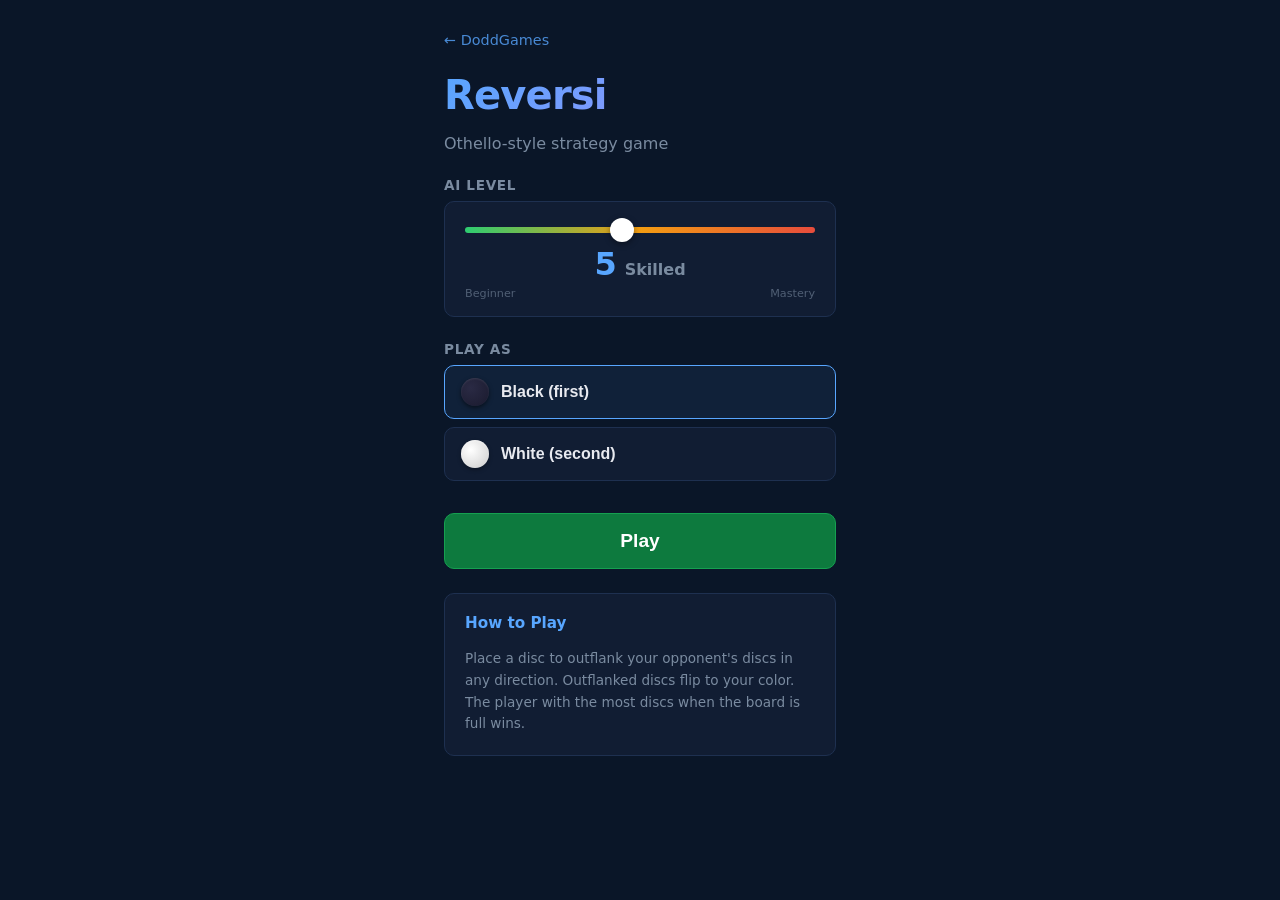
==== reversi/index.html @ 1724a2fc "Add Reversi (Othello) with 10 AI difficulty levels Pure client-side Reversi game with: - Minimax AI " ====
<!DOCTYPE html>
<html lang="en">
<head>
    <meta charset="UTF-8">
    <meta name="viewport" content="width=device-width, initial-scale=1.0, maximum-scale=1.0, user-scalable=no, viewport-fit=cover">
    <meta name="theme-color" content="#0a1628">
    <title>Reversi — DoddGames</title>
    <link rel="stylesheet" href="/reversi/styles.css">
</head>
<body>
    <div class="app">
        <!-- ═══════════ MENU SCREEN ═══════════ -->
        <div id="screen-menu" class="screen active">
            <div class="menu-screen">
                <a href="/" class="back-link">&larr; DoddGames</a>
                <h1 class="title">Reversi</h1>
                <p class="subtitle">Othello-style strategy game</p>

                <div class="menu-section">
                    <label class="menu-label">AI Level</label>
                    <div class="level-slider-container">
                        <input type="range" id="level-slider" class="level-slider" min="1" max="10" value="5" step="1">
                        <div class="level-display">
                            <span class="level-number" id="level-number">5</span>
                            <span class="level-name" id="level-label">Skilled</span>
                        </div>
                        <div class="level-range-labels">
                            <span>Beginner</span>
                            <span>Mastery</span>
                        </div>
                    </div>
                </div>

                <div class="menu-section">
                    <label class="menu-label">Play as</label>
                    <div class="color-picker" id="color-picker">
                        <button class="color-btn selected" data-color="black">
                            <span class="piece piece-black"></span> Black (first)
                        </button>
                        <button class="color-btn" data-color="white">
                            <span class="piece piece-white"></span> White (second)
                        </button>
                    </div>
                </div>

                <button class="btn btn-primary btn-play" id="btn-play">Play</button>

                <div class="menu-section rules-section">
                    <h3>How to Play</h3>
                    <p>Place a disc to outflank your opponent's discs in any direction. Outflanked discs flip to your color. The player with the most discs when the board is full wins.</p>
                </div>
            </div>
        </div>

        <!-- ═══════════ GAME SCREEN ═══════════ -->
        <div id="screen-game" class="screen">
            <div class="game-layout">
                <!-- Top bar: scores -->
                <div class="score-bar">
                    <div class="score-item score-black">
                        <span class="piece piece-black piece-sm"></span>
                        <span class="score-count" id="score-black">2</span>
                    </div>
                    <div class="turn-indicator" id="turn-indicator">
                        <span class="piece piece-sm" id="turn-piece"></span>
                        <span id="turn-text">Your turn</span>
                    </div>
                    <div class="score-item score-white">
                        <span class="piece piece-white piece-sm"></span>
                        <span class="score-count" id="score-white">2</span>
                    </div>
                </div>

                <!-- Board -->
                <div class="board-container">
                    <div class="board" id="board"></div>
                </div>

                <!-- Action bar -->
                <div class="action-bar">
                    <button class="btn btn-action" id="btn-hint">Hint</button>
                    <button class="btn btn-action" id="btn-undo">Undo</button>
                    <button class="btn btn-action" id="btn-new">New Game</button>
                    <button class="btn btn-action" id="btn-quit">Menu</button>
                </div>
            </div>
        </div>

        <!-- ═══════════ GAME OVER OVERLAY ═══════════ -->
        <div class="overlay" id="overlay-gameover">
            <div class="overlay-box">
                <h2 id="gameover-title">Game Over</h2>
                <p id="gameover-message"></p>
                <div class="gameover-scores">
                    <div class="go-score">
                        <span class="piece piece-black"></span>
                        <span id="go-black">0</span>
                    </div>
                    <div class="go-score">
                        <span class="piece piece-white"></span>
                        <span id="go-white">0</span>
                    </div>
                </div>
                <div class="overlay-actions">
                    <button class="btn btn-primary" id="btn-rematch">Play Again</button>
                    <button class="btn" id="btn-go-menu">Menu</button>
                </div>
            </div>
        </div>
    </div>

    <script src="/reversi/app.js"></script>
</body>
</html>
---- reversi/styles.css ----
/* ==============================================================
   Reversi — Styles
   High-resolution, mobile-friendly board game UI
   ============================================================== */

*, *::before, *::after { box-sizing: border-box; margin: 0; padding: 0; }

:root {
    --bg: #0a1628;
    --bg-surface: #111d33;
    --bg-board: #0b6e3a;
    --bg-cell: #0d8044;
    --bg-cell-hover: #10994f;
    --border: #1e3050;
    --border-light: #2a4060;
    --text: #e8eaf0;
    --text-dim: #7a8ba0;
    --accent: #58a6ff;
    --accent-hover: #79c0ff;
    --gold: #ffd700;
    --black-disc: #1a1a2e;
    --black-disc-shine: #2a2a44;
    --white-disc: #f0f0f0;
    --white-disc-shine: #ffffff;
    --valid-dot: rgba(255, 255, 255, 0.3);
    --hint-glow: rgba(255, 215, 0, 0.5);
    --flip-speed: 0.4s;
    --radius: 10px;
    --radius-lg: 16px;
}

html, body {
    height: 100%;
    background: var(--bg);
    color: var(--text);
    font-family: 'Segoe UI', system-ui, -apple-system, sans-serif;
    overflow: hidden;
    -webkit-tap-highlight-color: transparent;
}

.app {
    height: 100%;
    display: flex;
    flex-direction: column;
}

/* ── Screens ─────────────────────────────────── */

.screen { display: none; height: 100%; }
.screen.active { display: flex; }

/* ── Menu ────────────────────────────────────── */

.menu-screen {
    width: 100%;
    max-width: 440px;
    margin: 0 auto;
    padding: 2rem 1.5rem;
    overflow-y: auto;
    display: flex;
    flex-direction: column;
    gap: 1.5rem;
}

.back-link {
    color: var(--accent);
    text-decoration: none;
    font-size: 0.9rem;
    opacity: 0.8;
    transition: opacity 0.2s;
    align-self: flex-start;
}
.back-link:hover { opacity: 1; text-decoration: underline; }

.title {
    font-size: 2.5rem;
    font-weight: 800;
    letter-spacing: -0.02em;
    background: linear-gradient(135deg, #58a6ff, #a78bfa);
    -webkit-background-clip: text;
    -webkit-text-fill-color: transparent;
    background-clip: text;
}
.subtitle { color: var(--text-dim); font-size: 1rem; margin-top: -0.5rem; }

.menu-section { display: flex; flex-direction: column; gap: 0.5rem; }
.menu-label { font-size: 0.85rem; font-weight: 600; color: var(--text-dim); text-transform: uppercase; letter-spacing: 0.05em; }

.difficulty-picker, .color-picker { display: flex; flex-direction: column; gap: 0.5rem; }

.diff-btn, .color-btn {
    background: var(--bg-surface);
    border: 1px solid var(--border);
    border-radius: var(--radius);
    padding: 0.75rem 1rem;
    color: var(--text);
    cursor: pointer;
    text-align: left;
    transition: border-color 0.2s, background 0.2s;
    display: flex;
    flex-direction: column;
    gap: 0.15rem;
}
.diff-btn:hover, .color-btn:hover { border-color: var(--accent); }
.diff-btn.selected, .color-btn.selected { border-color: var(--accent); background: rgba(88, 166, 255, 0.08); }
.diff-name { font-weight: 600; font-size: 1rem; }
.diff-desc { font-size: 0.8rem; color: var(--text-dim); }

/* Level slider */
.level-slider-container {
    background: var(--bg-surface);
    border: 1px solid var(--border);
    border-radius: var(--radius);
    padding: 1rem 1.25rem;
}
.level-slider {
    -webkit-appearance: none;
    appearance: none;
    width: 100%;
    height: 6px;
    border-radius: 3px;
    background: linear-gradient(90deg, #2ecc71, #f39c12, #e74c3c);
    outline: none;
    margin: 0.5rem 0;
}
.level-slider::-webkit-slider-thumb {
    -webkit-appearance: none;
    width: 24px;
    height: 24px;
    border-radius: 50%;
    background: #fff;
    box-shadow: 0 2px 6px rgba(0,0,0,0.4);
    cursor: pointer;
}
.level-slider::-moz-range-thumb {
    width: 24px;
    height: 24px;
    border-radius: 50%;
    background: #fff;
    box-shadow: 0 2px 6px rgba(0,0,0,0.4);
    cursor: pointer;
    border: none;
}
.level-display {
    display: flex;
    align-items: baseline;
    gap: 0.5rem;
    justify-content: center;
    margin-top: 0.25rem;
}
.level-number {
    font-size: 2rem;
    font-weight: 800;
    color: var(--accent);
}
.level-name {
    font-size: 1rem;
    font-weight: 600;
    color: var(--text-dim);
}
.level-range-labels {
    display: flex;
    justify-content: space-between;
    font-size: 0.7rem;
    color: var(--text-dim);
    opacity: 0.6;
    margin-top: 0.25rem;
}

.color-btn {
    flex-direction: row;
    align-items: center;
    gap: 0.75rem;
    font-weight: 600;
    font-size: 1rem;
}

.btn {
    padding: 12px 24px;
    border: 1px solid var(--border);
    border-radius: var(--radius);
    background: var(--bg-surface);
    color: var(--text);
    font-size: 1rem;
    font-weight: 600;
    cursor: pointer;
    transition: background 0.2s, border-color 0.2s;
}
.btn:hover { background: #1a2940; border-color: var(--accent); }
.btn:disabled { opacity: 0.4; cursor: default; }
.btn-primary { background: #0d7a3e; border-color: #15a050; color: #fff; }
.btn-primary:hover { background: #11964c; }
.btn-play { width: 100%; padding: 16px; font-size: 1.2rem; margin-top: 0.5rem; }

.rules-section {
    background: var(--bg-surface);
    border-radius: var(--radius);
    padding: 1.25rem;
    border: 1px solid var(--border);
}
.rules-section h3 { font-size: 0.95rem; margin-bottom: 0.5rem; color: var(--accent); }
.rules-section p { font-size: 0.85rem; color: var(--text-dim); line-height: 1.6; }

/* ── Pieces ──────────────────────────────────── */

.piece {
    display: inline-block;
    width: 28px;
    height: 28px;
    border-radius: 50%;
    flex-shrink: 0;
}
.piece-sm { width: 20px; height: 20px; }

.piece-black {
    background: radial-gradient(circle at 35% 35%, var(--black-disc-shine), var(--black-disc));
    box-shadow: 0 2px 4px rgba(0,0,0,0.5), inset 0 1px 2px rgba(255,255,255,0.1);
}
.piece-white {
    background: radial-gradient(circle at 35% 35%, var(--white-disc-shine), #ccc);
    box-shadow: 0 2px 4px rgba(0,0,0,0.3), inset 0 1px 2px rgba(255,255,255,0.5);
}

/* ── Game Layout ─────────────────────────────── */

.game-layout {
    display: flex;
    flex-direction: column;
    height: 100%;
    align-items: center;
    padding: 0.5rem;
    gap: 0.5rem;
}

/* ── Score Bar ───────────────────────────────── */

.score-bar {
    display: flex;
    align-items: center;
    justify-content: space-between;
    width: 100%;
    max-width: 500px;
    padding: 0.6rem 1rem;
    background: var(--bg-surface);
    border-radius: var(--radius);
    border: 1px solid var(--border);
}

.score-item {
    display: flex;
    align-items: center;
    gap: 0.5rem;
}
.score-count {
    font-size: 1.5rem;
    font-weight: 800;
    font-variant-numeric: tabular-nums;
    min-width: 2ch;
    text-align: center;
}

.turn-indicator {
    display: flex;
    align-items: center;
    gap: 0.4rem;
    font-size: 0.85rem;
    font-weight: 600;
    color: var(--text-dim);
    padding: 0.3rem 0.8rem;
    border-radius: 20px;
    background: rgba(255,255,255,0.04);
}

.thinking-pulse {
    animation: pulse 1s ease-in-out infinite;
}
@keyframes pulse {
    0%, 100% { opacity: 0.5; }
    50% { opacity: 1; }
}

/* ── Board ───────────────────────────────────── */

.board-container {
    flex: 1;
    display: flex;
    align-items: center;
    justify-content: center;
    width: 100%;
    padding: 0.5rem;
}

.board {
    display: grid;
    grid-template-columns: repeat(8, 1fr);
    grid-template-rows: repeat(8, 1fr);
    gap: 2px;
    background: #064424;
    border: 3px solid #042e18;
    border-radius: 8px;
    box-shadow:
        0 4px 20px rgba(0,0,0,0.5),
        inset 0 0 30px rgba(0,0,0,0.2);
    width: min(90vw, 85vh - 120px, 500px);
    height: min(90vw, 85vh - 120px, 500px);
    padding: 2px;
}

.cell {
    background: var(--bg-cell);
    border-radius: 3px;
    display: flex;
    align-items: center;
    justify-content: center;
    cursor: default;
    position: relative;
    transition: background 0.15s;
}

.cell.valid {
    cursor: pointer;
}
.cell.valid::after {
    content: '';
    width: 30%;
    height: 30%;
    border-radius: 50%;
    background: var(--valid-dot);
    transition: transform 0.15s;
}
.cell.valid:hover {
    background: var(--bg-cell-hover);
}
.cell.valid:hover::after {
    transform: scale(1.4);
    background: rgba(255, 255, 255, 0.5);
}

.cell.hint-cell {
    box-shadow: inset 0 0 12px var(--hint-glow);
}

/* ── Board Discs ─────────────────────────────── */

.disc {
    width: 80%;
    height: 80%;
    border-radius: 50%;
    position: absolute;
    perspective: 200px;
}

.disc-inner {
    width: 100%;
    height: 100%;
    border-radius: 50%;
    position: relative;
    transform-style: preserve-3d;
    transition: transform var(--flip-speed) ease-in-out;
}

.disc-face {
    position: absolute;
    width: 100%;
    height: 100%;
    border-radius: 50%;
    backface-visibility: hidden;
}

.disc-black {
    background: radial-gradient(circle at 38% 35%, #3a3a5e, var(--black-disc));
    box-shadow:
        0 2px 6px rgba(0,0,0,0.6),
        inset 0 2px 4px rgba(255,255,255,0.08);
}
.disc-white {
    background: radial-gradient(circle at 38% 35%, #fff, #d0d0d0);
    box-shadow:
        0 2px 6px rgba(0,0,0,0.3),
        inset 0 2px 4px rgba(255,255,255,0.6);
    transform: rotateY(180deg);
}

/* Flip states */
.disc.black .disc-inner { transform: rotateY(0deg); }
.disc.white .disc-inner { transform: rotateY(180deg); }

/* Place animation */
.disc.place {
    animation: discPlace 0.25s ease-out;
}
@keyframes discPlace {
    0% { transform: scale(0); opacity: 0; }
    60% { transform: scale(1.15); }
    100% { transform: scale(1); opacity: 1; }
}

/* Last-move indicator */
.cell.last-move::before {
    content: '';
    position: absolute;
    width: 18%;
    height: 18%;
    border-radius: 50%;
    background: var(--gold);
    z-index: 2;
    opacity: 0.8;
}

/* ── Action Bar ──────────────────────────────── */

.action-bar {
    display: flex;
    gap: 0.4rem;
    width: 100%;
    max-width: 500px;
    padding: 0.3rem 0;
}
.btn-action {
    flex: 1;
    padding: 10px 6px;
    font-size: 0.85rem;
    border-radius: var(--radius);
}

/* ── Game Over Overlay ───────────────────────── */

.overlay {
    display: none;
    position: fixed;
    inset: 0;
    background: rgba(0,0,0,0.7);
    backdrop-filter: blur(6px);
    z-index: 100;
    align-items: center;
    justify-content: center;
    padding: 1rem;
}
.overlay.active { display: flex; }

.overlay-box {
    background: var(--bg-surface);
    border: 1px solid var(--border-light);
    border-radius: var(--radius-lg);
    padding: 2rem;
    text-align: center;
    max-width: 360px;
    width: 100%;
    box-shadow: 0 8px 40px rgba(0,0,0,0.5);
}
.overlay-box h2 {
    font-size: 1.8rem;
    margin-bottom: 0.5rem;
}
.overlay-box p {
    color: var(--text-dim);
    margin-bottom: 1rem;
    font-size: 1rem;
}

.gameover-scores {
    display: flex;
    justify-content: center;
    gap: 2rem;
    margin: 1.5rem 0;
}
.go-score {
    display: flex;
    align-items: center;
    gap: 0.5rem;
    font-size: 1.8rem;
    font-weight: 800;
}

.overlay-actions {
    display: flex;
    gap: 0.75rem;
    margin-top: 1rem;
}
.overlay-actions .btn { flex: 1; }

/* ── Responsive ──────────────────────────────── */

@media (max-width: 480px) {
    .menu-screen { padding: 1.5rem 1rem; }
    .title { font-size: 2rem; }

    .score-bar { padding: 0.5rem 0.75rem; }
    .score-count { font-size: 1.3rem; }
    .turn-indicator { font-size: 0.75rem; padding: 0.25rem 0.6rem; }

    .btn-action { padding: 8px 4px; font-size: 0.78rem; }

    .overlay-box { padding: 1.5rem; }
    .overlay-box h2 { font-size: 1.4rem; }
    .go-score { font-size: 1.5rem; }
}

@media (min-height: 800px) {
    .game-layout { padding: 1rem 0.5rem; gap: 0.75rem; }
}
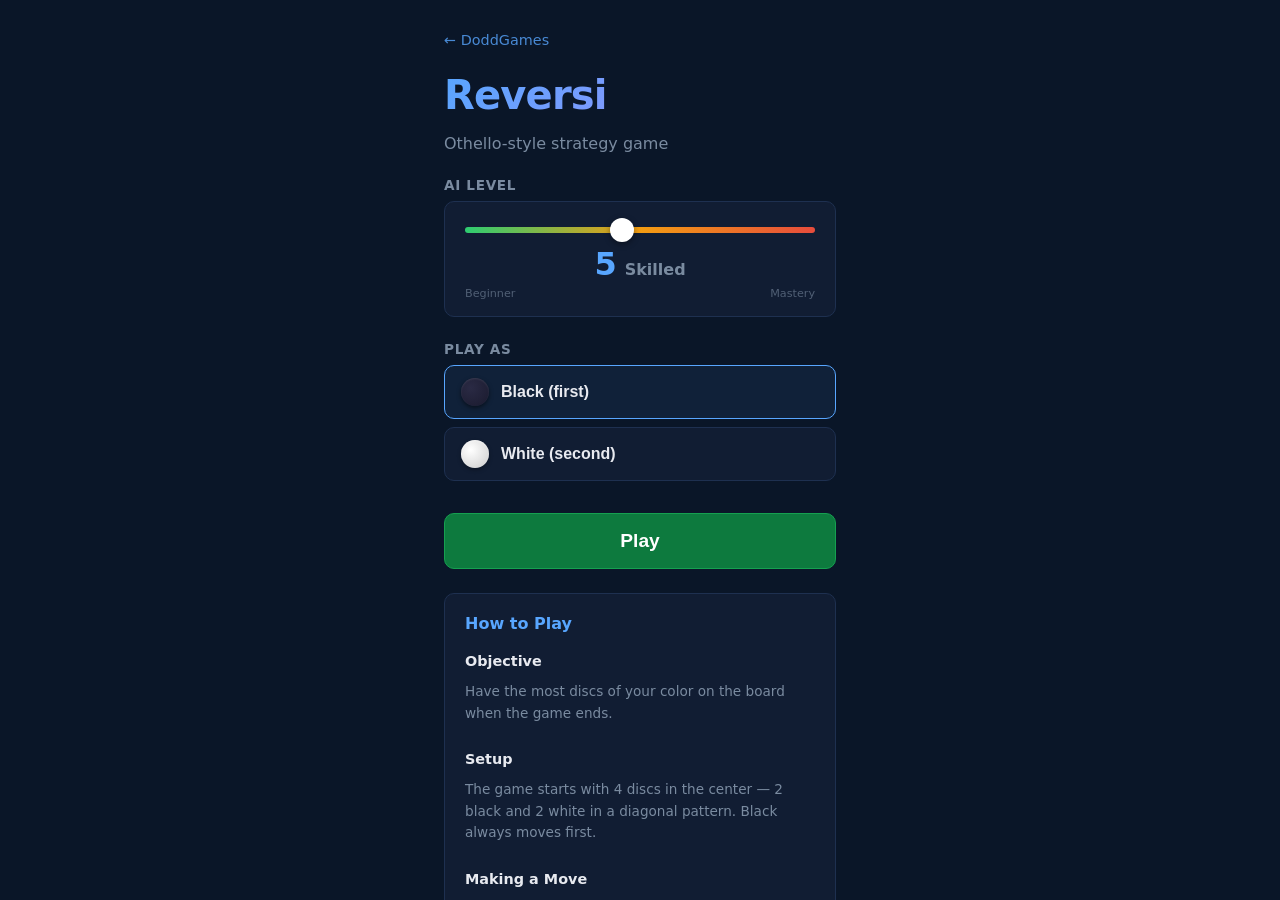
==== commit 4e11ea86: "Add comprehensive Reversi instructions with strategy tips Expand the "How to Play" section with: obj" ====
--- a/reversi/index.html
+++ b/reversi/index.html
@@ -47,7 +47,29 @@
 
                 <div class="menu-section rules-section">
                     <h3>How to Play</h3>
-                    <p>Place a disc to outflank your opponent's discs in any direction. Outflanked discs flip to your color. The player with the most discs when the board is full wins.</p>
+
+                    <h4>Objective</h4>
+                    <p>Have the most discs of your color on the board when the game ends.</p>
+
+                    <h4>Setup</h4>
+                    <p>The game starts with 4 discs in the center — 2 black and 2 white in a diagonal pattern. Black always moves first.</p>
+
+                    <h4>Making a Move</h4>
+                    <p>On your turn, place a disc on an empty square so that it <strong>outflanks</strong> one or more of your opponent's discs. Outflanking means your new disc and an existing disc of your color form a straight line (horizontal, vertical, or diagonal) with one or more opponent discs in between.</p>
+                    <p>All outflanked discs are flipped to your color. You can flip in multiple directions with a single move.</p>
+                    <p>Semi-transparent dots show your valid moves. If you have no valid moves, your turn is skipped.</p>
+
+                    <h4>Game End</h4>
+                    <p>The game ends when neither player can move — usually when the board is full. The player with the most discs wins.</p>
+
+                    <h4>Strategy Tips</h4>
+                    <ul>
+                        <li><strong>Corners are king</strong> — corner discs can never be flipped. Claim them early.</li>
+                        <li><strong>Avoid X-squares</strong> — the squares diagonally adjacent to corners often give your opponent the corner.</li>
+                        <li><strong>Edges are strong</strong> — edge discs are hard to flip and help you control the board.</li>
+                        <li><strong>Mobility matters</strong> — having more available moves gives you flexibility. Don't flip too many discs early.</li>
+                        <li><strong>Use Hint</strong> — tap the Hint button during gameplay to see a recommended move highlighted in gold.</li>
+                    </ul>
                 </div>
             </div>
         </div>
--- a/reversi/styles.css
+++ b/reversi/styles.css
@@ -198,8 +198,13 @@
     padding: 1.25rem;
     border: 1px solid var(--border);
 }
-.rules-section h3 { font-size: 0.95rem; margin-bottom: 0.5rem; color: var(--accent); }
-.rules-section p { font-size: 0.85rem; color: var(--text-dim); line-height: 1.6; }
+.rules-section h3 { font-size: 1rem; margin-bottom: 0.75rem; color: var(--accent); }
+.rules-section h4 { font-size: 0.9rem; font-weight: 700; color: var(--text); margin-top: 0.75rem; margin-bottom: 0.25rem; }
+.rules-section h4:first-of-type { margin-top: 0; }
+.rules-section p { font-size: 0.85rem; color: var(--text-dim); line-height: 1.6; margin-bottom: 0.4rem; }
+.rules-section ul { font-size: 0.85rem; color: var(--text-dim); line-height: 1.7; padding-left: 1.2rem; margin-top: 0.25rem; }
+.rules-section li { margin-bottom: 0.3rem; }
+.rules-section strong { color: var(--text); }
 
 /* ── Pieces ──────────────────────────────────── */
 
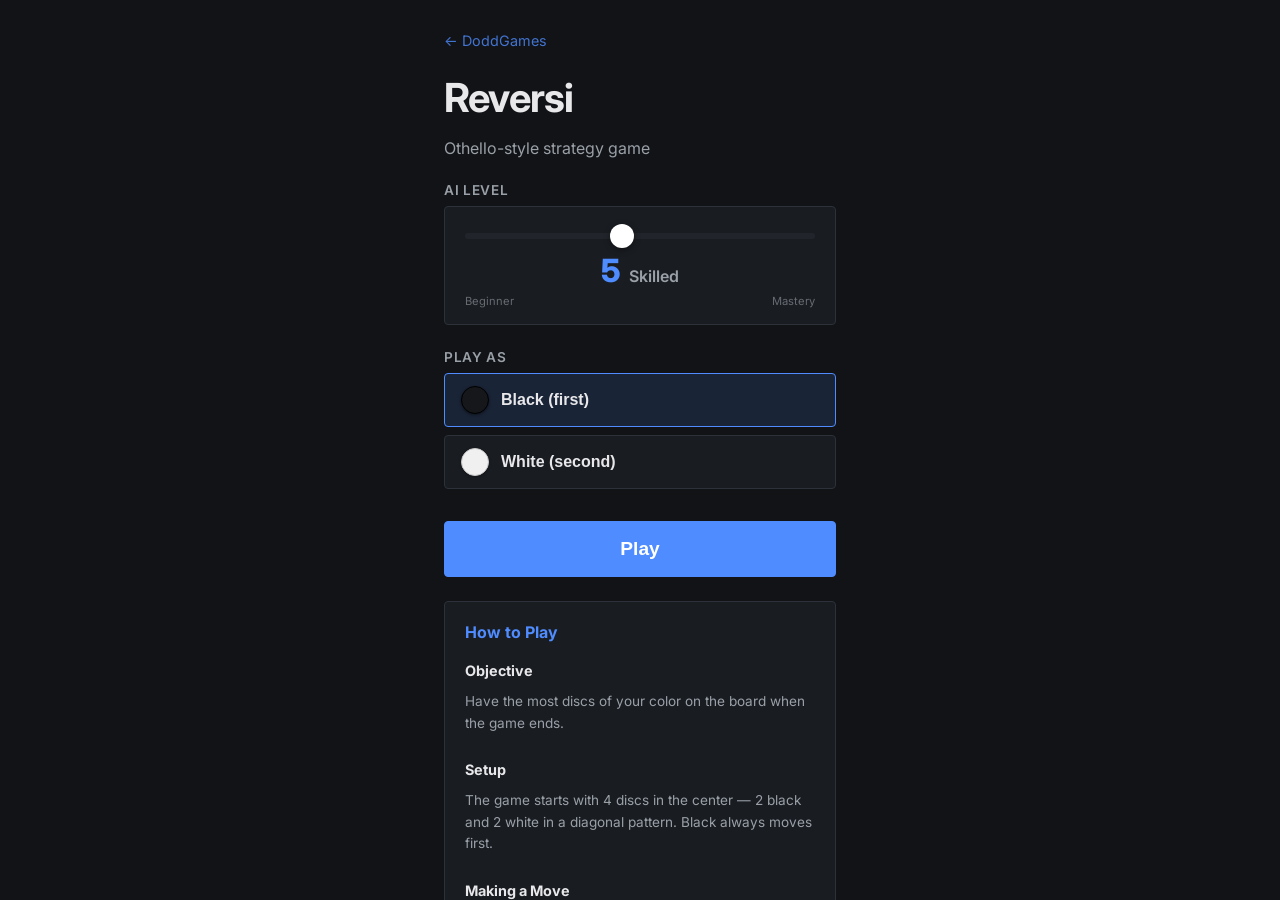
==== commit 86d070ec: "Deslop Reversi and Rummy UIs to match restrained dark theme Apply the same token-driven palette to b" ====
--- a/reversi/index.html
+++ b/reversi/index.html
@@ -3,8 +3,9 @@
 <head>
     <meta charset="UTF-8">
     <meta name="viewport" content="width=device-width, initial-scale=1.0, maximum-scale=1.0, user-scalable=no, viewport-fit=cover">
-    <meta name="theme-color" content="#0a1628">
+    <meta name="theme-color" content="#111316">
     <title>Reversi — DoddGames</title>
+    <link rel="preconnect" href="https://fonts.googleapis.com"><link rel="preconnect" href="https://fonts.gstatic.com" crossorigin><link rel="stylesheet" href="https://fonts.googleapis.com/css2?family=Inter:wght@400;500;600;700&display=swap">
     <link rel="stylesheet" href="/reversi/styles.css">
 </head>
 <body>
@@ -98,12 +99,27 @@
                     <div class="board" id="board"></div>
                 </div>
 
+                <!-- Hint explanation -->
+                <div class="hint-bar" id="hint-bar" style="display:none"></div>
+
                 <!-- Action bar -->
                 <div class="action-bar">
                     <button class="btn btn-action" id="btn-hint">Hint</button>
                     <button class="btn btn-action" id="btn-undo">Undo</button>
                     <button class="btn btn-action" id="btn-new">New Game</button>
                     <button class="btn btn-action" id="btn-quit">Menu</button>
+                </div>
+            </div>
+        </div>
+
+        <!-- ═══════════ PAUSE OVERLAY ═══════════ -->
+        <div class="overlay" id="overlay-pause">
+            <div class="overlay-box">
+                <h2>Paused</h2>
+                <p style="color:var(--text-dim);">Press Escape or click Resume to continue</p>
+                <div class="overlay-actions">
+                    <button class="btn btn-primary" id="btn-resume">Resume</button>
+                    <button class="btn" id="btn-pause-quit">Menu</button>
                 </div>
             </div>
         </div>
--- a/reversi/styles.css
+++ b/reversi/styles.css
@@ -6,34 +6,39 @@
 *, *::before, *::after { box-sizing: border-box; margin: 0; padding: 0; }
 
 :root {
-    --bg: #0a1628;
-    --bg-surface: #111d33;
-    --bg-board: #0b6e3a;
-    --bg-cell: #0d8044;
-    --bg-cell-hover: #10994f;
-    --border: #1e3050;
-    --border-light: #2a4060;
-    --text: #e8eaf0;
-    --text-dim: #7a8ba0;
-    --accent: #58a6ff;
-    --accent-hover: #79c0ff;
-    --gold: #ffd700;
-    --black-disc: #1a1a2e;
-    --black-disc-shine: #2a2a44;
+    --bg: #111316;
+    --surface: #191c21;
+    --surface-2: #21252b;
+    --border: #2c313a;
+    --border-strong: #3a414c;
+    --text: #e8e8ea;
+    --text-dim: #9aa0a8;
+    --accent: #4f8cff;
+    --accent-press: #3f78e0;
+    --accent-soft: rgba(79,140,255,0.14);
+    --good: #3fb950;
+    --bad: #f04747;
+    --warn: #d6932b;
+    --radius: 4px;
+    --font: 'Inter','IBM Plex Sans',system-ui,-apple-system,sans-serif;
+
+    /* Reversi-specific */
+    --bg-surface: var(--surface);
+    --border-light: var(--border-strong);
+    --bg-cell: #2b3640;
+    --bg-cell-hover: #36434f;
+    --black-disc: #15171a;
     --white-disc: #f0f0f0;
-    --white-disc-shine: #ffffff;
-    --valid-dot: rgba(255, 255, 255, 0.3);
-    --hint-glow: rgba(255, 215, 0, 0.5);
+    --valid-dot: rgba(255, 255, 255, 0.28);
     --flip-speed: 0.4s;
-    --radius: 10px;
-    --radius-lg: 16px;
+    --radius-lg: 6px;
 }
 
 html, body {
     height: 100%;
     background: var(--bg);
     color: var(--text);
-    font-family: 'Segoe UI', system-ui, -apple-system, sans-serif;
+    font-family: var(--font);
     overflow: hidden;
     -webkit-tap-highlight-color: transparent;
 }
@@ -74,12 +79,9 @@
 
 .title {
     font-size: 2.5rem;
-    font-weight: 800;
+    font-weight: 700;
     letter-spacing: -0.02em;
-    background: linear-gradient(135deg, #58a6ff, #a78bfa);
-    -webkit-background-clip: text;
-    -webkit-text-fill-color: transparent;
-    background-clip: text;
+    color: var(--text);
 }
 .subtitle { color: var(--text-dim); font-size: 1rem; margin-top: -0.5rem; }
 
@@ -102,7 +104,7 @@
     gap: 0.15rem;
 }
 .diff-btn:hover, .color-btn:hover { border-color: var(--accent); }
-.diff-btn.selected, .color-btn.selected { border-color: var(--accent); background: rgba(88, 166, 255, 0.08); }
+.diff-btn.selected, .color-btn.selected { border-color: var(--accent); background: var(--accent-soft); }
 .diff-name { font-weight: 600; font-size: 1rem; }
 .diff-desc { font-size: 0.8rem; color: var(--text-dim); }
 
@@ -118,8 +120,8 @@
     appearance: none;
     width: 100%;
     height: 6px;
-    border-radius: 3px;
-    background: linear-gradient(90deg, #2ecc71, #f39c12, #e74c3c);
+    border-radius: var(--radius);
+    background: var(--surface-2);
     outline: none;
     margin: 0.5rem 0;
 }
@@ -186,10 +188,10 @@
     cursor: pointer;
     transition: background 0.2s, border-color 0.2s;
 }
-.btn:hover { background: #1a2940; border-color: var(--accent); }
+.btn:hover { background: var(--surface-2); border-color: var(--accent); }
 .btn:disabled { opacity: 0.4; cursor: default; }
-.btn-primary { background: #0d7a3e; border-color: #15a050; color: #fff; }
-.btn-primary:hover { background: #11964c; }
+.btn-primary { background: var(--accent); border-color: var(--accent); color: #fff; }
+.btn-primary:hover { background: var(--accent-press); border-color: var(--accent-press); }
 .btn-play { width: 100%; padding: 16px; font-size: 1.2rem; margin-top: 0.5rem; }
 
 .rules-section {
@@ -218,12 +220,14 @@
 .piece-sm { width: 20px; height: 20px; }
 
 .piece-black {
-    background: radial-gradient(circle at 35% 35%, var(--black-disc-shine), var(--black-disc));
-    box-shadow: 0 2px 4px rgba(0,0,0,0.5), inset 0 1px 2px rgba(255,255,255,0.1);
+    background: var(--black-disc);
+    border: 1px solid #000;
+    box-shadow: 0 1px 3px rgba(0,0,0,0.5);
 }
 .piece-white {
-    background: radial-gradient(circle at 35% 35%, var(--white-disc-shine), #ccc);
-    box-shadow: 0 2px 4px rgba(0,0,0,0.3), inset 0 1px 2px rgba(255,255,255,0.5);
+    background: var(--white-disc);
+    border: 1px solid #c8c8c8;
+    box-shadow: 0 1px 3px rgba(0,0,0,0.3);
 }
 
 /* ── Game Layout ─────────────────────────────── */
@@ -272,8 +276,8 @@
     font-weight: 600;
     color: var(--text-dim);
     padding: 0.3rem 0.8rem;
-    border-radius: 20px;
-    background: rgba(255,255,255,0.04);
+    border-radius: var(--radius);
+    background: var(--surface-2);
 }
 
 .thinking-pulse {
@@ -300,12 +304,10 @@
     grid-template-columns: repeat(8, 1fr);
     grid-template-rows: repeat(8, 1fr);
     gap: 2px;
-    background: #064424;
-    border: 3px solid #042e18;
-    border-radius: 8px;
-    box-shadow:
-        0 4px 20px rgba(0,0,0,0.5),
-        inset 0 0 30px rgba(0,0,0,0.2);
+    background: var(--border);
+    border: 3px solid var(--border-strong);
+    border-radius: var(--radius);
+    box-shadow: 0 4px 20px rgba(0,0,0,0.4);
     width: min(90vw, 85vh - 120px, 500px);
     height: min(90vw, 85vh - 120px, 500px);
     padding: 2px;
@@ -313,7 +315,7 @@
 
 .cell {
     background: var(--bg-cell);
-    border-radius: 3px;
+    border-radius: var(--radius);
     display: flex;
     align-items: center;
     justify-content: center;
@@ -342,7 +344,7 @@
 }
 
 .cell.hint-cell {
-    box-shadow: inset 0 0 12px var(--hint-glow);
+    box-shadow: inset 0 0 0 3px var(--accent);
 }
 
 /* ── Board Discs ─────────────────────────────── */
@@ -373,16 +375,14 @@
 }
 
 .disc-black {
-    background: radial-gradient(circle at 38% 35%, #3a3a5e, var(--black-disc));
-    box-shadow:
-        0 2px 6px rgba(0,0,0,0.6),
-        inset 0 2px 4px rgba(255,255,255,0.08);
+    background: var(--black-disc);
+    border: 1px solid #000;
+    box-shadow: 0 2px 5px rgba(0,0,0,0.55);
 }
 .disc-white {
-    background: radial-gradient(circle at 38% 35%, #fff, #d0d0d0);
-    box-shadow:
-        0 2px 6px rgba(0,0,0,0.3),
-        inset 0 2px 4px rgba(255,255,255,0.6);
+    background: var(--white-disc);
+    border: 1px solid #c8c8c8;
+    box-shadow: 0 2px 5px rgba(0,0,0,0.3);
     transform: rotateY(180deg);
 }
 
@@ -407,9 +407,29 @@
     width: 18%;
     height: 18%;
     border-radius: 50%;
-    background: var(--gold);
+    background: var(--accent);
     z-index: 2;
-    opacity: 0.8;
+    opacity: 0.9;
+}
+
+/* ── Hint Bar ────────────────────────────────── */
+
+.hint-bar {
+    width: 100%;
+    max-width: 500px;
+    padding: 0.6rem 0.9rem;
+    background: var(--accent-soft);
+    border: 1px solid var(--accent);
+    border-radius: var(--radius);
+    font-size: 0.82rem;
+    color: var(--text);
+    line-height: 1.5;
+    animation: hintFadeIn 0.3s ease-out;
+}
+.hint-bar strong { color: var(--accent); }
+@keyframes hintFadeIn {
+    from { opacity: 0; transform: translateY(4px); }
+    to { opacity: 1; transform: translateY(0); }
 }
 
 /* ── Action Bar ──────────────────────────────── */
@@ -451,7 +471,7 @@
     text-align: center;
     max-width: 360px;
     width: 100%;
-    box-shadow: 0 8px 40px rgba(0,0,0,0.5);
+    box-shadow: 0 8px 40px rgba(0,0,0,0.4);
 }
 .overlay-box h2 {
     font-size: 1.8rem;
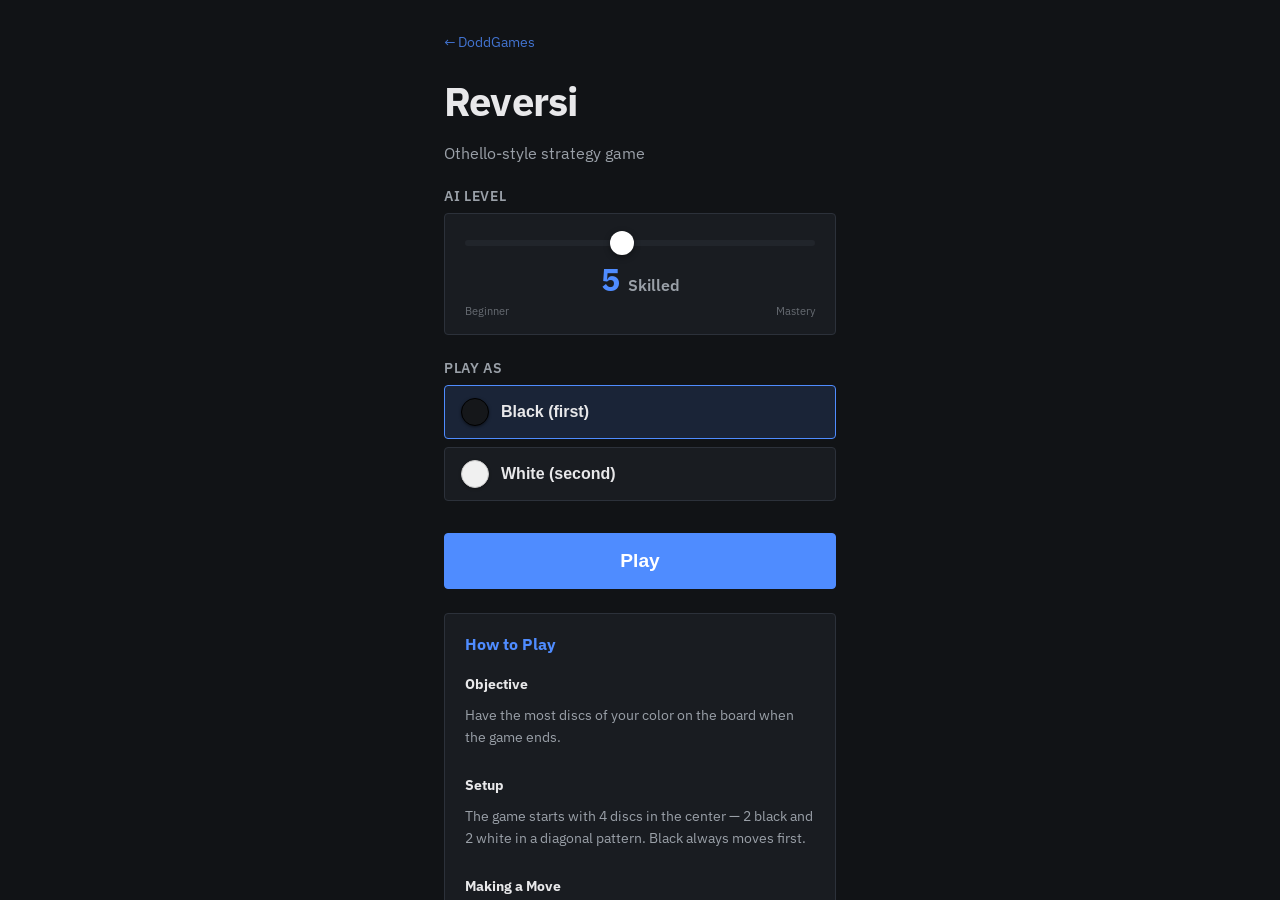
==== commit f4dc0c99: "Replace Inter with IBM Plex Sans Inter has become the default SaaS/AI-app typeface, so it reads as t" ====
--- a/reversi/index.html
+++ b/reversi/index.html
@@ -5,7 +5,7 @@
     <meta name="viewport" content="width=device-width, initial-scale=1.0, maximum-scale=1.0, user-scalable=no, viewport-fit=cover">
     <meta name="theme-color" content="#111316">
     <title>Reversi — DoddGames</title>
-    <link rel="preconnect" href="https://fonts.googleapis.com"><link rel="preconnect" href="https://fonts.gstatic.com" crossorigin><link rel="stylesheet" href="https://fonts.googleapis.com/css2?family=Inter:wght@400;500;600;700&display=swap">
+    <link rel="preconnect" href="https://fonts.googleapis.com"><link rel="preconnect" href="https://fonts.gstatic.com" crossorigin><link rel="stylesheet" href="https://fonts.googleapis.com/css2?family=IBM+Plex+Sans:wght@400;500;600;700&display=swap">
     <link rel="stylesheet" href="/reversi/styles.css">
 </head>
 <body>
--- a/reversi/styles.css
+++ b/reversi/styles.css
@@ -20,7 +20,7 @@
     --bad: #f04747;
     --warn: #d6932b;
     --radius: 4px;
-    --font: 'Inter','IBM Plex Sans',system-ui,-apple-system,sans-serif;
+    --font: 'IBM Plex Sans',system-ui,-apple-system,sans-serif;
 
     /* Reversi-specific */
     --bg-surface: var(--surface);
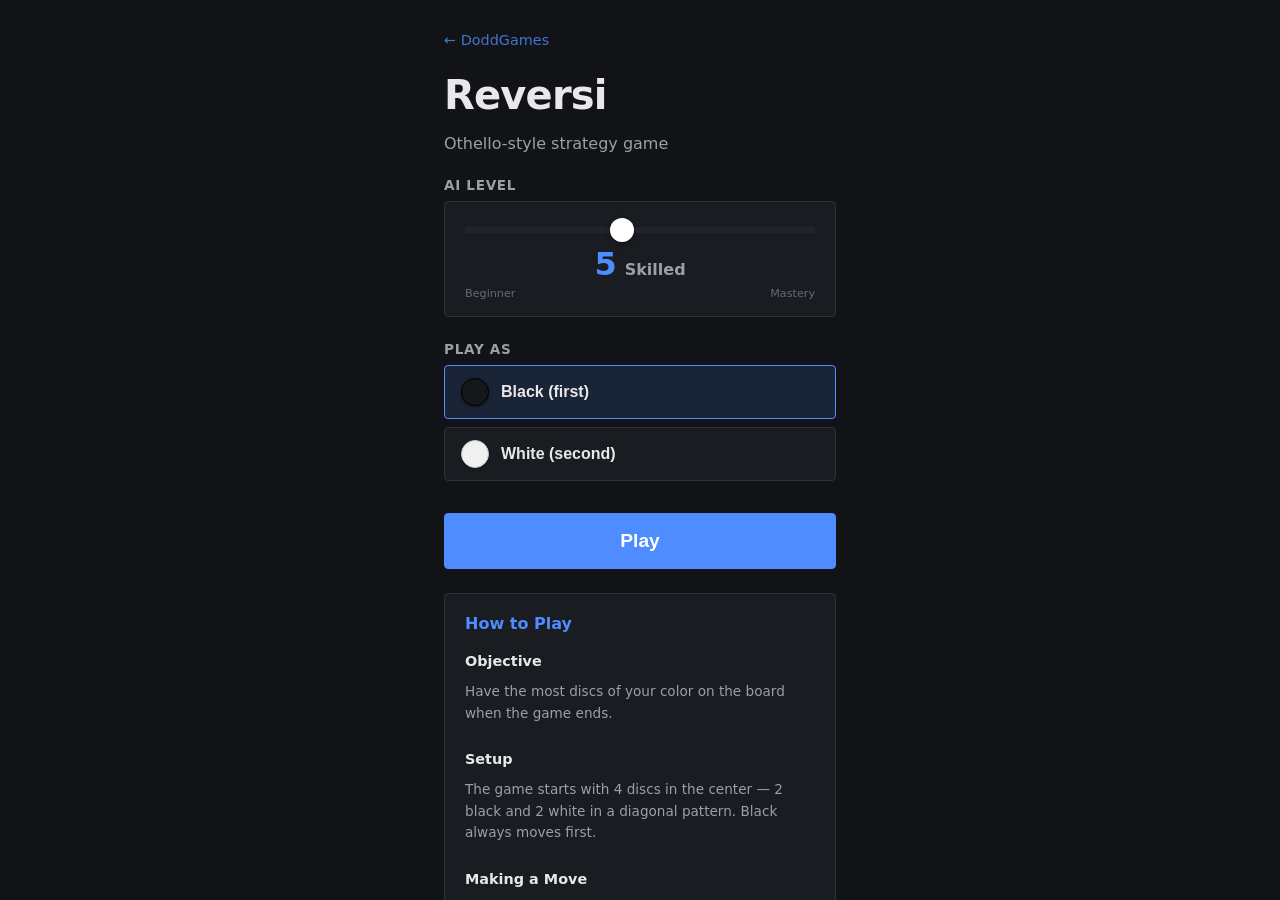
==== commit 469d0000: "Use native system font stack, drop the webfont dependency Replace the IBM Plex webfont with the plat" ====
--- a/reversi/index.html
+++ b/reversi/index.html
@@ -5,7 +5,6 @@
     <meta name="viewport" content="width=device-width, initial-scale=1.0, maximum-scale=1.0, user-scalable=no, viewport-fit=cover">
     <meta name="theme-color" content="#111316">
     <title>Reversi — DoddGames</title>
-    <link rel="preconnect" href="https://fonts.googleapis.com"><link rel="preconnect" href="https://fonts.gstatic.com" crossorigin><link rel="stylesheet" href="https://fonts.googleapis.com/css2?family=IBM+Plex+Sans:wght@400;500;600;700&display=swap">
     <link rel="stylesheet" href="/reversi/styles.css">
 </head>
 <body>
--- a/reversi/styles.css
+++ b/reversi/styles.css
@@ -20,7 +20,7 @@
     --bad: #f04747;
     --warn: #d6932b;
     --radius: 4px;
-    --font: 'IBM Plex Sans',system-ui,-apple-system,sans-serif;
+    --font: system-ui,-apple-system,'Segoe UI',Roboto,Helvetica,Arial,sans-serif;
 
     /* Reversi-specific */
     --bg-surface: var(--surface);
